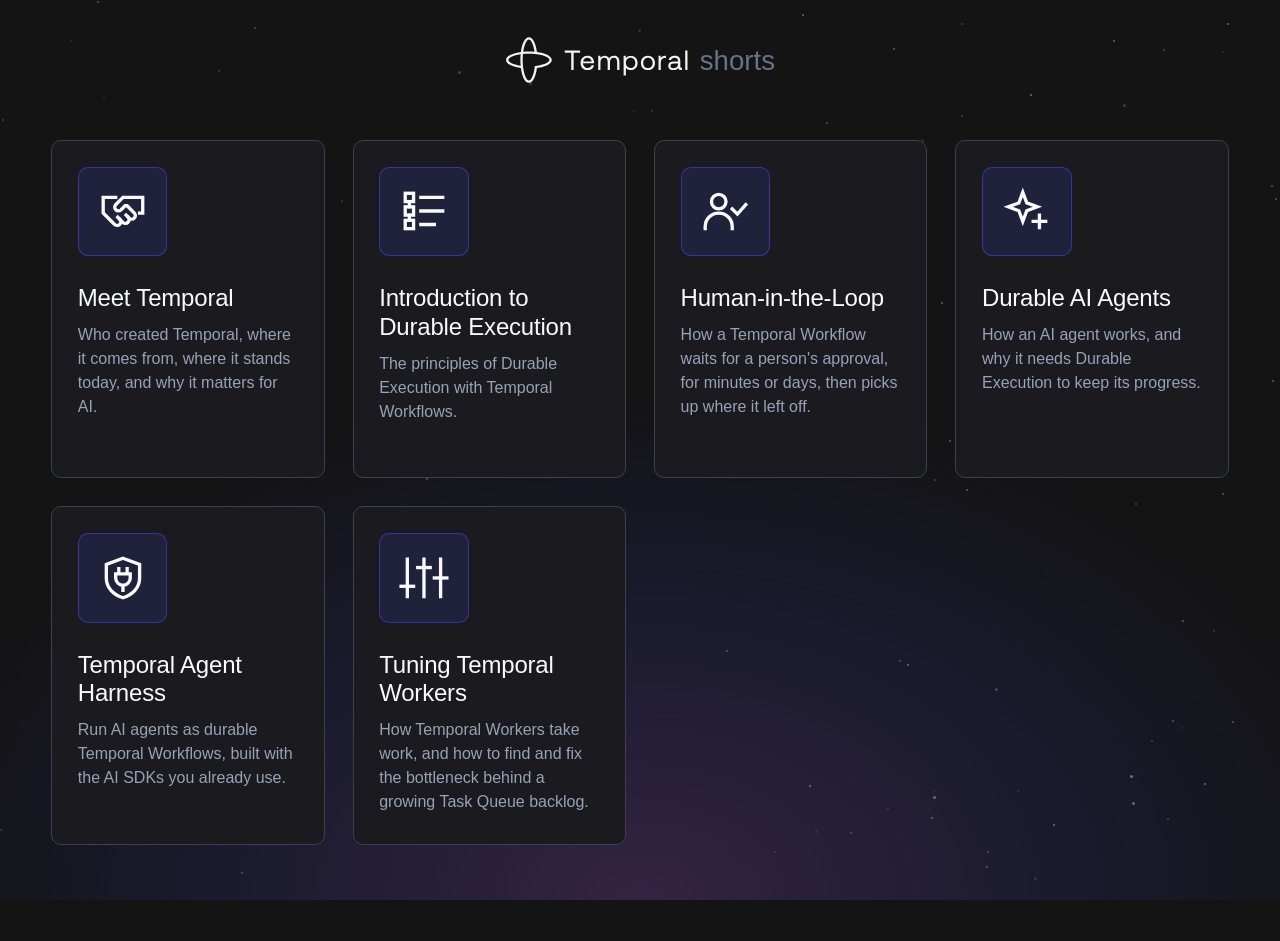
==== src/index.html @ 006a5859 "Add the worker-tuning theme: intro, chapters 1-2, outro Move the code card to src/shared.js, shared " ====
<!doctype html>
<html lang="en"><head><meta charset="utf-8">
<meta name="viewport" content="width=device-width, initial-scale=1">
<title>Temporal Shorts: explainer videos on Durable Execution</title>
<meta name="description" content="Short explainer videos about Temporal: where it comes from, Durable Execution,
  Human-in-the-Loop, durable AI agents, the Temporal Agent Harness and tuning Temporal Workers.">
<link rel="stylesheet" href="styles.css">
<link rel="stylesheet" href="home.css">
</head>
<body class="home">
<div class="sky" aria-hidden="true"></div>
<div class="glow" aria-hidden="true"></div>
<main>
  <header>
    <!-- the official logo, untouched, followed by "shorts" in the brand font: the heading reads "Temporal shorts" -->
    <h1 class="brand"><img src="assets/temporal-logo-horizontal-light-cropped.svg" alt="Temporal">
      shorts</h1>
  </header>
  <!-- make html drops a card with the hidden attribute from the built page: its theme is still built and reachable
       by its URL -->
  <nav class="themes" aria-label="Videos">
    <a class="theme" href="themes/meet-temporal/">
      <span class="theme-top">
        <span class="theme-icon" aria-hidden="true">
          <!-- handshake: two hands clasped, arms coming in from the left and right edges, cuffs at the edges and the
               fingers of the left hand wrapped under the right one; on hover, the clasped hands shake, pumping up and
               down twice -->
          <svg viewBox="0 0 24 24"><g class="shake"><path d="M8.5 5.5h-6V13L8 18.5a1.77 1.77 0 0 0 2.5-2.5"/>
            <path d="M9.5 15l2.5 2.5a1.77 1.77 0 0 0 2.5-2.5"/>
            <path d="M20 13h1.5V5.5H12L8.5 9a1.77 1.77 0 0 0 2.5 2.5l2-2h1l3.5 3.5a1.77 1.77 0 0 1-2.5 2.5l-1.5-1.5"/>
          </g></svg>
        </span>
      </span>
      <span class="theme-title">Meet Temporal</span>
      <span class="theme-text">Who created Temporal, where it comes from, where it stands today, and why it
        matters for AI.</span>
    </a>
    <a class="theme" href="themes/durable-execution/">
      <span class="theme-top">
        <span class="theme-icon" aria-hidden="true">
          <!-- event history: steps recorded one after the other; on hover, the rows fill in from the top -->
          <svg viewBox="0 0 24 24"><rect class="appear" x="3" y="3.5" width="4" height="4"/>
            <rect class="appear" x="3" y="10" width="4" height="4" style="--d:.2s"/>
            <rect class="appear" x="3" y="16.5" width="4" height="4" style="--d:.4s"/>
            <path class="history" d="M5 7.5V10M5 14v2.5M10.5 5.5H21M10.5 12H21M10.5 18.5H17"/>
            <!-- the same lines, one path each so they are drawn in turn; shown only while history is hidden -->
            <g class="history-steps">
              <path class="draw" d="M10.5 5.5H21" pathLength="1" style="--d:.05s"/>
              <path class="draw" d="M5 7.5V10" pathLength="1" style="--d:.15s"/>
              <path class="draw" d="M10.5 12H21" pathLength="1" style="--d:.25s"/>
              <path class="draw" d="M5 14v2.5" pathLength="1" style="--d:.35s"/>
              <path class="draw" d="M10.5 18.5H17" pathLength="1" style="--d:.45s"/>
            </g></svg>
        </span>
      </span>
      <span class="theme-title">Introduction to Durable Execution</span>
      <span class="theme-text">The principles of Durable Execution with Temporal Workflows.</span>
    </a>
    <a class="theme" href="themes/human-in-the-loop/">
      <span class="theme-top">
        <span class="theme-icon" aria-hidden="true">
          <!-- person with a check mark: a human approves; on hover, the check mark is drawn -->
          <svg viewBox="0 0 24 24"><circle cx="9" cy="7.5" r="3.5"/><path d="M2.5 20.5v-1a6.5 6.5 0 0 1 13 0v1"/>
            <path class="draw" d="M15.5 11l2.5 2.5L22 9" pathLength="1" style="--d:.15s;--t:.4s"/></svg>
        </span>
      </span>
      <span class="theme-title">Human-in-the-Loop</span>
      <span class="theme-text">How a Temporal Workflow waits for a person's approval, for minutes or days, then
        picks up where it left off.</span>
    </a>
    <a class="theme" href="themes/durable-ai-agents/">
      <span class="theme-top">
        <span class="theme-icon" aria-hidden="true">
          <!-- sparkle: AI; on hover, the sparkle twinkles, then the small plus pops -->
          <svg viewBox="0 0 24 24"><path class="twinkle" d="M10 3l1.9 5.1L17 10l-5.1 1.9L10 17l-1.9-5.1L3 10l5.1-1.9z"/>
            <path class="pop" d="M18 14v6M15 17h6"/></svg>
        </span>
      </span>
      <span class="theme-title">Durable AI Agents</span>
      <span class="theme-text">How an AI agent works, and why it needs Durable Execution to keep its
        progress.</span>
    </a>
    <a class="theme" href="themes/agent-harness/">
      <span class="theme-top">
        <span class="theme-icon" aria-hidden="true">
          <!-- shield holding a plug: a harness that keeps the agent safe; on hover, the plug slides in -->
          <svg viewBox="0 0 24 24"><path d="M12 2.5l8 3v6.5c0 4.6-3.3 8.1-8 9.5-4.7-1.4-8-4.9-8-9.5V5.5z"/>
            <path class="plug" d="M10 7.5V10M14 7.5V10M8.5 10h7v2a3.5 3.5 0 0 1-7 0zM12 15.5V18"/></svg>
        </span>
      </span>
      <span class="theme-title">Temporal Agent Harness</span>
      <span class="theme-text">Run AI agents as durable Temporal Workflows, built with the AI SDKs you already
        use.</span>
    </a>
    <a class="theme" href="themes/worker-tuning/">
      <span class="theme-top">
        <span class="theme-icon" aria-hidden="true">
          <!-- sliders: three vertical tracks, each with a knob across it; on hover, the knobs slide up or down and
               settle back, as if being tuned -->
          <svg viewBox="0 0 24 24"><path d="M4 3v18M12 3v18M20 3v18"/>
            <path class="knob-up" d="M1 16h6"/>
            <path class="knob-down" d="M9 7h6" style="--d:.06s"/>
            <path class="knob-up" d="M17 12h6" style="--d:.12s"/></svg>
        </span>
      </span>
      <span class="theme-title">Tuning Temporal Workers</span>
      <span class="theme-text">How Temporal Workers take work, and how to find and fix the bottleneck behind a
        growing Task Queue backlog.</span>
    </a>
  </nav>
</main>
<script src="home.js"></script>
</body></html>
---- src/styles.css ----
/* Fonts: Fontsource woff2 files fetched by scripts/fonts.sh. Mono is Temporal's brand Noto Sans Mono;
   Brand is Instrument Sans, a stand-in for the proprietary Aeonik.
   The Mono overrides give a 1.32 em content box (1.02 em above the baseline, .30 below) instead of Noto's
   1.069 + .293: caps sit centered in it, and line-height:normal boxes keep the heights the layout is built on,
   whose centers land on whole pixels. */
@font-face{font-family:'Brand';src:url(fonts/instrument-sans-latin-400-normal.woff2) format('woff2');font-weight:400}
@font-face{font-family:'Brand';src:url(fonts/instrument-sans-latin-700-normal.woff2) format('woff2');font-weight:700}
@font-face{
  font-family:'Mono';src:url(fonts/noto-sans-mono-latin-400-normal.woff2) format('woff2');font-weight:400;
  ascent-override:102%;descent-override:30%;line-gap-override:0%;
}
@font-face{
  font-family:'Mono';src:url(fonts/noto-sans-mono-latin-700-normal.woff2) format('woff2');font-weight:700;
  ascent-override:102%;descent-override:30%;line-gap-override:0%;
}
:root{
  --bg:#141414;--ink:#F8FAFC;--slate:#94A3B8;--line:#3A4150;--uv:#444CE7;--violet:#B664FF;--neon:#DBFF4B;--red:#FF5A5F;
  --surface:#1B1B1F;--r:10px;--rs:6px;
  /* a dark slate for labels on white cards, a lighter rule for pill borders */
  --slate-dark:#5B6475;--line-light:#4B5363;
  /* the .pill tints composited over --bg: solid fills for what sits on a line, which must not show through */
  --uv-solid:#1D1E3A;--violet-solid:#2B1F35;--red-solid:#2B1B1C;--neon-solid:#242718;
  /* the violet glow at the bottom of the stage (#band) and of the home page (.glow in home.css) */
  --glow:radial-gradient(ellipse at 50% 100%,rgba(182,100,255,.20), rgba(68,76,231,.12) 40%, rgba(20,20,20,0) 70%);
}
*{box-sizing:border-box}
html,body{margin:0;background:var(--bg)}
#stage{
  position:relative;width:1920px;height:1080px;overflow:hidden;background:var(--bg);
  font-family:'Brand',sans-serif;color:var(--ink);
}
#sky{position:absolute;inset:0}
/* the stars of drawStars(), on the stage and on the home page (home.js) */
#sky i,.home .sky i{position:absolute;width:2px;height:2px;background:var(--ink);border-radius:50%}
#band{
  position:absolute;left:-10%;right:-10%;bottom:0;height:520px;
  background:var(--glow);
}
.scene{position:absolute;inset:0;display:none}
.abs{position:absolute;left:0;top:0}
.layer{position:absolute;left:0;top:0;pointer-events:none}
.mono{font-family:'Mono',monospace}
#hdr{
  position:absolute;left:80px;top:54px;display:flex;align-items:center;gap:14px;opacity:0;
  font-family:'Mono';font-size:22px;letter-spacing:.12em;text-transform:uppercase;color:var(--slate);
}
#hdr .num{color:var(--ink)}
#hdr .num:after{content:' /';color:var(--slate)}
#segs{position:absolute;right:80px;top:64px;display:flex;gap:6px;opacity:0}
#segs i{display:block;width:56px;height:3px;border-radius:2px;background:rgba(248,250,252,.14);overflow:hidden}
#segs b{display:block;height:100%;width:0;background:linear-gradient(90deg,var(--violet),var(--uv))}
/* official Temporal symbol: shown on chapter scenes and hidden on the intro and outro; it fades in with the first
   chapter scene and out with the last one (renderAt()), and stays fully visible across chapter scene changes;
   aligned with the header, centered on the resting subtitle box; fixed position, also in the live player */
#mark{
  position:absolute;left:80px;bottom:69px;width:32px;height:32px;opacity:0;
  background:url(assets/temporal-symbol-light-cropped.svg) center/contain no-repeat;
}
#subw{position:absolute;left:0;right:0;bottom:50px;display:flex;justify-content:center;opacity:0}
#sub{
  max-width:1760px;text-align:center;font-size:30px;line-height:1.36;color:var(--ink);background:rgba(0,0,0,.86);
  padding:12px 30px 14px;border-bottom:3px solid var(--uv);border-radius:var(--r);
}
/* LLM orb */
.llm-glow{
  position:absolute;inset:-40%;border-radius:50%;
  background:radial-gradient(circle, rgba(182,100,255,.35) 0%, rgba(68,76,231,.12) 40%, rgba(68,76,231,0) 68%);
}
.llm-body{
  position:absolute;inset:0;border-radius:50%;
  background:radial-gradient(circle at 32% 28%, #D7A8FF 0%, #B664FF 30%, #6A55F0 62%, #444CE7 100%);
}
.llm-eye{position:absolute;top:34%;width:1.6em;height:2.2em;border-radius:50%;background:#F8FAFC;overflow:hidden}
.llm-eye.l{left:28%}.llm-eye.r{right:28%}
.pupil{position:absolute;left:.42em;top:.7em;width:.8em;height:.9em;border-radius:50%;background:#141414}
.llm-dots{
  position:absolute;right:-1.3em;top:-1.4em;display:flex;gap:.3em;background:#F8FAFC;padding:.45em .6em;
  border-radius:var(--rs);opacity:0;
}
.llm-dots i{display:block;width:.55em;height:.55em;background:var(--uv);border-radius:2px}
.llm-q{position:absolute;left:-1.2em;top:-1.6em;font-size:2.6em;font-weight:700;color:var(--neon);opacity:0}
/* label centered under an element: the LLM orb, the app window of durable-ai-agents */
.under-label{
  position:absolute;left:50%;top:calc(100% + 18px);transform:translateX(-50%);white-space:nowrap;
  font-family:'Mono';font-size:22px;letter-spacing:.12em;padding-left:.12em;color:var(--slate);
}
/* text cards */
.card{
  max-width:640px;background:var(--ink);color:var(--bg);padding:12px 22px 14px;border-left:6px solid var(--violet);
  border-radius:var(--r);
}
.card .who{font-family:'Mono';font-size:16px;letter-spacing:.12em;color:var(--slate-dark);margin-bottom:4px}
.card .txt{font-family:'Mono';font-size:27px;line-height:1.35}
.k-llm{border-left-color:var(--uv)} .k-tool{border-left-color:var(--neon)}
.k-bad{border-left-color:var(--red)}
/* px line heights keep pill heights font-independent and even (borders snap to 1 px): 30 + 18 + 2 = 50 px,
   big 40 + 24 + 2 = 66 px, so a pill centered on a whole pixel rests on whole pixels */
.pill{
  white-space:nowrap;line-height:30px;padding:9px 18px 9px calc(18px + .1em);background:rgba(248,250,252,.04);
  border:1.5px solid var(--line-light);
  font-family:'Mono';font-size:22px;letter-spacing:.1em;text-transform:uppercase;color:var(--ink);
  border-radius:var(--rs);
}
.pill.big{font-size:30px;line-height:40px;padding:12px 26px 12px calc(26px + .1em)}
.pill.uv{border-color:var(--uv);background:rgba(68,76,231,.18)}
.pill.violet{border-color:var(--violet);background:rgba(182,100,255,.14)}
.pill.neon{border-color:var(--neon);color:var(--neon);background:rgba(219,255,75,.08)}
.pill.red{border-color:var(--red);color:var(--red);background:rgba(255,90,95,.1)}
.pill.uv.solid{background:var(--uv-solid)}
.pill.violet.solid{background:var(--violet-solid)}
.pill.red.solid{background:var(--red-solid)}
.pill.neon.solid{background:var(--neon-solid)}
.lbl{
  white-space:nowrap;font-family:'Mono';font-size:20px;letter-spacing:.12em;padding-left:.12em;text-transform:uppercase;
  color:var(--slate);
}
.tile{background:var(--surface);border:1.5px solid var(--line);border-radius:var(--r);text-align:center}
/* white card on the dark stage (Event History, code, console) */
.paper{background:var(--ink);color:var(--bg);border-radius:var(--r)}
/* Live player (page opened without ?t=): fit-to-window stage and playback controls.
   Every rule targets .live or the #backdrop, #ctl and #hold elements, all created by startPlayer() only, so the
   frozen ?t= frames used by the renderer stay pixel-identical. */
.live,.live body{height:100%;overflow:hidden}
/* The stage and the backdrop are fixed, not absolute: a fixed box adds nothing to the scrollable size of the page.
   Otherwise the star tiles, which reach past the window edges, would make a phone widen its layout viewport beyond
   the screen (the viewport meta sets it to the device width) and the player would show a cropped stage. */
.live #stage{position:fixed;left:50%;top:50%;transform-origin:50% 50%;background:none}
/* The backdrop holds the stage's #sky and #band under the transparent stage, with the stage's size, position and
   scale (set by fit()) but no clipping, so the background fills the whole window whatever its shape. */
#backdrop{position:fixed;left:50%;top:50%;width:1920px;height:1080px;transform-origin:50% 50%;pointer-events:none}
#backdrop .sky-tile{position:absolute;width:1920px;height:1080px}
/* The glow sits on the window bottom: --bleed-y is the letterbox height below the stage, in stage px. */
.live #band{bottom:calc(-1 * var(--bleed-y, 0px))}
.live.idle body{cursor:none}
/* While the controls are shown, lift the subtitle above them (--sub-lift is in stage pixels, set by fit()).
   The Temporal symbol (#mark) stays in place. */
.live #subw{transition:transform .3s}
.live:not(.idle) #subw{transform:translateY(calc(-1 * var(--sub-lift, 0px)))}
.live.no-subs #subw{visibility:hidden}
#ctl{
  position:fixed;left:50%;bottom:20px;z-index:1;transform:translateX(-50%);width:min(880px,calc(100% - 32px));
  display:flex;align-items:center;gap:14px;padding:8px 14px;background:rgba(20,20,20,.88);border:1px solid var(--line);
  border-radius:var(--rs);color:var(--ink);transition:opacity .3s;
}
.idle #ctl{opacity:0;pointer-events:none}
#ctl button,#ctl a{
  display:flex;align-items:center;justify-content:center;flex:none;width:36px;height:36px;padding:0;border:0;
  background:none;color:var(--ink);border-radius:var(--rs);cursor:pointer;
}
#ctl button[hidden]{display:none}
#ctl button:hover,#ctl a:hover{background:rgba(248,250,252,.08)}
#ctl button:focus-visible,#ctl a:focus-visible{outline:2px solid var(--uv);outline-offset:1px}
/* Tooltips: each control's name and shortcut (data-tip, set by setLabel()), 8 px above the bar, after a delay
   so they do not flash while the pointer crosses the bar. The end controls align to their outer edge to stay
   inside the window: home first, fullscreen last, or presenter mode when fullscreen is hidden. */
#ctl [data-tip]{position:relative}
#ctl [data-tip]::after{
  content:attr(data-tip);position:absolute;bottom:calc(100% + 17px);left:50%;transform:translateX(-50%);
  padding:5px 9px;background:var(--surface);border:1px solid var(--line);border-radius:var(--rs);
  font-family:'Mono',monospace;font-size:13px;line-height:1.4;letter-spacing:.04em;color:var(--ink);
  white-space:nowrap;pointer-events:none;opacity:0;transition:opacity .15s;
}
@media (hover:hover){#ctl [data-tip]:hover::after{opacity:1;transition-delay:.3s}}
#ctl [data-tip]:focus-visible::after{opacity:1;transition-delay:.3s}
#ctl>[data-tip]:first-child::after{left:0;transform:none}
#ctl>[data-tip]:last-child::after,#ctl>[data-tip]:has(+[hidden]:last-child)::after{left:auto;right:0;transform:none}
#ctl svg{width:20px;height:20px;fill:none;stroke:currentColor;stroke-width:2;stroke-linecap:round;stroke-linejoin:round}
#seek{flex:1;height:28px;display:flex;align-items:center;cursor:pointer;touch-action:none}
#seek i{display:block;width:100%;height:4px;border-radius:2px;background:rgba(248,250,252,.14)}
#seek b{
  position:relative;display:block;height:100%;width:0;border-radius:2px;
  background:linear-gradient(90deg,var(--violet),var(--uv));
}
#seek b:after{
  content:'';position:absolute;right:-6px;top:50%;width:12px;height:12px;margin-top:-6px;border-radius:3px;
  background:var(--ink);opacity:0;transition:opacity .15s;
}
#seek:hover b:after,#seek.drag b:after{opacity:1}
#time{flex:none;font-family:'Mono',monospace;font-size:14px;letter-spacing:.06em;color:var(--slate);white-space:nowrap}
/* Fixed width, wide enough for "0.5x", so the bar does not shift when the speed changes. */
#ctl #speed{width:52px;font-family:'Mono',monospace;font-size:14px;letter-spacing:.06em}
/* Narrow windows, such as phones: the fixed controls would squeeze the seek bar to nothing. The time goes first,
   since the seek bar shows the position; then speed, loop and presenter mode, unless they are on, so the viewer
   can still turn them off. Home, play, seek, subtitles and fullscreen always stay. */
@media (max-width:900px){#time{display:none}}
@media (max-width:600px){
  #ctl{bottom:12px;width:calc(100% - 16px);gap:6px;padding:8px}
  #ctl #speed[aria-pressed=false],#ctl #loop[aria-pressed=false],#ctl #presenter[aria-pressed=false]{display:none}
}
/* Hold mark: a muted pause glyph that fades in while held at a presenter stop (.held) and breathes slowly,
   clear for the presenter, faint for the audience. It sits in the top-right corner, away from the controls,
   and stays whether they show or hide. The breathing pauses rather than stops outside a hold, so the
   fade-out starts from the current opacity instead of jumping. */
#hold{
  position:fixed;top:24px;right:24px;z-index:1;display:flex;gap:4px;pointer-events:none;opacity:0;
  transition:opacity .4s;
}
.held #hold{opacity:.7}
#hold i{
  display:block;width:4px;height:12px;border-radius:2px;background:var(--slate);
  animation:hold-breathe 1.4s ease-in-out infinite alternate paused;
}
.held #hold i{animation-play-state:running}
@keyframes hold-breathe{to{opacity:.55}}
/* No breathing: a steady opacity close to its average. */
@media (prefers-reduced-motion:reduce){#hold i{animation:none}.held #hold{opacity:.55}}
---- src/home.css ----
/* Home page: theme picker. Loaded after styles.css, which provides the fonts, the :root brand variables (--glow
   included) and the star rule (.home .sky i).
   Every rule is scoped to .home or to classes the video stage never uses, so neither page affects the other. */
.home{
  min-height:100vh;font-family:'Brand',sans-serif;color:var(--ink);
  display:flex;align-items:center;justify-content:center;
}
.home .sky,.home .glow{position:fixed;pointer-events:none}
.home .sky{inset:0}
/* Same glow as the stage band: anchored to the bottom edge, fading out with no hard edge. */
.home .glow{
  left:-10%;right:-10%;bottom:0;height:min(520px,60vh);
  background:var(--glow);
}
.home main{position:relative;width:100%;max-width:1720px;padding:36px clamp(20px,4vw,60px) 96px}
.home header{text-align:center;margin-bottom:56px}
/* "Temporal shorts" lockup: the logo, then "shorts" sized and placed after its wordmark, all scaled from --logo
   (the logo height). In the logo's viewBox (410 units tall), the wordmark's baseline is 120.3 units above the
   bottom and its x-height is 120.5 units; the Brand font has a .51 em x-height, so .576 x --logo matches it (its
   .72 em ascenders then land within half a pixel of the "T" and "l"). "shorts" is grayed with #64748B, one step
   darker than --slate in the same slate scale, and the logo's right margin widens the word space by ~40%, to set
   it slightly apart from the logo. */
.home .brand{--logo:48px;margin:0;font-size:calc(var(--logo) * .576);font-weight:400;line-height:1;color:#64748B}
.home .brand img{height:var(--logo);margin-right:.12em;vertical-align:calc(var(--logo) * -120.3 / 410)}
/* Every card gets the same width and height, whatever its text and however many cards there are: as many
   equal columns as fit (260 px at least), stretched to share the width, and every row as tall as the tallest
   one. With 5 cards: 5 columns from a ~1530 px window (1412 px of content), so a single row at 1920 px; 4 columns
   (4+1) from ~1220 px, as at 1280 px; 3 columns (3+2) from ~910 px; 2 columns from ~590 px; 1 column below, on
   phones. */
.home .themes{
  display:grid;grid-template-columns:repeat(auto-fit,minmax(min(100%,260px),1fr));grid-auto-rows:1fr;
  gap:28px;
}
.home .theme{
  --pad:clamp(24px,2vw,32px);
  display:flex;flex-direction:column;gap:10px;padding:var(--pad) var(--pad) calc(var(--pad) + 4px);
  background:var(--surface);border:1.5px solid var(--line);border-radius:var(--r);color:var(--ink);
  text-decoration:none;transition:border-color .2s,transform .2s,box-shadow .2s;
}
.home .theme:hover,.home .theme:focus-visible{
  border-color:var(--violet);transform:translateY(-4px);
  box-shadow:0 18px 48px -12px rgba(68,76,231,.45),0 0 0 1px rgba(182,100,255,.25);
}
.home .theme:focus-visible{outline:2px solid var(--uv);outline-offset:4px}
.home .theme-top{display:flex;margin-bottom:18px}
.home .theme-icon{
  display:flex;align-items:center;justify-content:center;width:clamp(88px,7vw,112px);aspect-ratio:1;
  background:rgba(68,76,231,.14);border:1.5px solid rgba(68,76,231,.55);border-radius:var(--r);
  transition:background .2s,border-color .2s;
}
.home .theme:hover .theme-icon,.home .theme:focus-visible .theme-icon{
  background:rgba(182,100,255,.16);border-color:var(--violet);
}
/* Same stroke style as the ICONS set of engine.js: 24 px grid, square caps, mitered joins. */
.home .theme-icon svg{
  width:57%;height:57%;fill:none;stroke:var(--ink);stroke-width:1.6;stroke-linecap:square;stroke-linejoin:miter;
}
/* Icon animations, played once when the card is hovered or focused. Every keyframe ends on the resting look and
   only fills backwards (hidden until its delay), so the icon is untouched at rest and after the animation.
   --d staggers the parts of one icon, --t sets a part's duration. */
.home .theme-icon :is(.appear,.twinkle,.pop,.shake){transform-box:fill-box;transform-origin:center}
/* Meet Temporal: the clasped hands shake, pumping up and down twice with a slight tilt, then settle. */
.home .theme:is(:hover,:focus-visible) .shake{animation:icon-shake .6s ease-in-out}
/* Durable Execution: the history fills in, row by row from the top, each step square appearing as its line and
   the link to the next step are drawn. The lines are drawn by separate paths, swapped in for the single history
   path during the .65 s fill (last delay + draw): split paths antialias slightly differently at rest.
   Human-in-the-Loop: the approval check mark is drawn. */
.home .history-steps{opacity:0}
.home .theme:is(:hover,:focus-visible) .history{animation:icon-hidden .65s}
.home .theme:is(:hover,:focus-visible) .history-steps{animation:icon-shown .65s}
.home .theme:is(:hover,:focus-visible) .draw{animation:icon-draw var(--t,.2s) ease-out var(--d,0s) backwards}
.home .theme:is(:hover,:focus-visible) .appear{animation:icon-appear .2s ease-out var(--d,0s) backwards}
/* Durable AI Agents: the sparkle twinkles (shrinks and turns a quarter, which looks the same), then the plus pops. */
.home .theme:is(:hover,:focus-visible) .twinkle{animation:icon-twinkle .45s ease-in-out}
.home .theme:is(:hover,:focus-visible) .pop{animation:icon-pop .3s ease-out .3s}
/* Agent Harness: the plug slides down into the shield and settles, as if plugged in. */
.home .theme:is(:hover,:focus-visible) .plug{animation:icon-plug .55s ease-out backwards}
/* Worker tuning: the slider knobs slide up or down, a little past their place on the way back, then settle. */
.home .theme:is(:hover,:focus-visible) .knob-up{animation:icon-knob-up .5s ease-in-out var(--d,0s)}
.home .theme:is(:hover,:focus-visible) .knob-down{animation:icon-knob-down .5s ease-in-out var(--d,0s)}
/* pathLength="1" on the path: a dash as long as the path, slid from fully hidden to fully shown. */
@keyframes icon-draw{from{stroke-dasharray:1 2;stroke-dashoffset:1}to{stroke-dasharray:1 2;stroke-dashoffset:0}}
@keyframes icon-hidden{from,to{opacity:0}}
@keyframes icon-shown{from,to{opacity:1}}
@keyframes icon-appear{from{opacity:0;transform:scale(.4)}}
@keyframes icon-twinkle{50%{transform:scale(.7) rotate(45deg)}to{transform:rotate(90deg)}}
@keyframes icon-pop{50%{transform:scale(1.35)}}
@keyframes icon-shake{
  20%{transform:translateY(-1.5px) rotate(-5deg)}45%{transform:translateY(1.2px) rotate(3deg)}
  70%{transform:translateY(-.8px) rotate(-2deg)}88%{transform:translateY(.3px)}
}
@keyframes icon-plug{from{opacity:0;transform:translateY(-4px)}40%{opacity:1}70%{transform:translateY(.6px)}}
@keyframes icon-knob-up{40%{transform:translateY(-5px)}75%{transform:translateY(.8px)}}
@keyframes icon-knob-down{40%{transform:translateY(5px)}75%{transform:translateY(-.8px)}}
.home .theme-title{font-size:24px;line-height:1.2;letter-spacing:-.2px}
.home .theme-text{font-size:16px;line-height:1.5;color:var(--slate)}
@media (max-width:600px){
  .home main{padding:28px 20px 64px}
  .home header{margin-bottom:40px}
}
@media (prefers-reduced-motion:reduce){
  .home .theme,.home .theme-icon{transition:none}
  .home .theme:hover,.home .theme:focus-visible{transform:none}
  .home .theme:is(:hover,:focus-visible) .theme-icon *{animation:none}
}
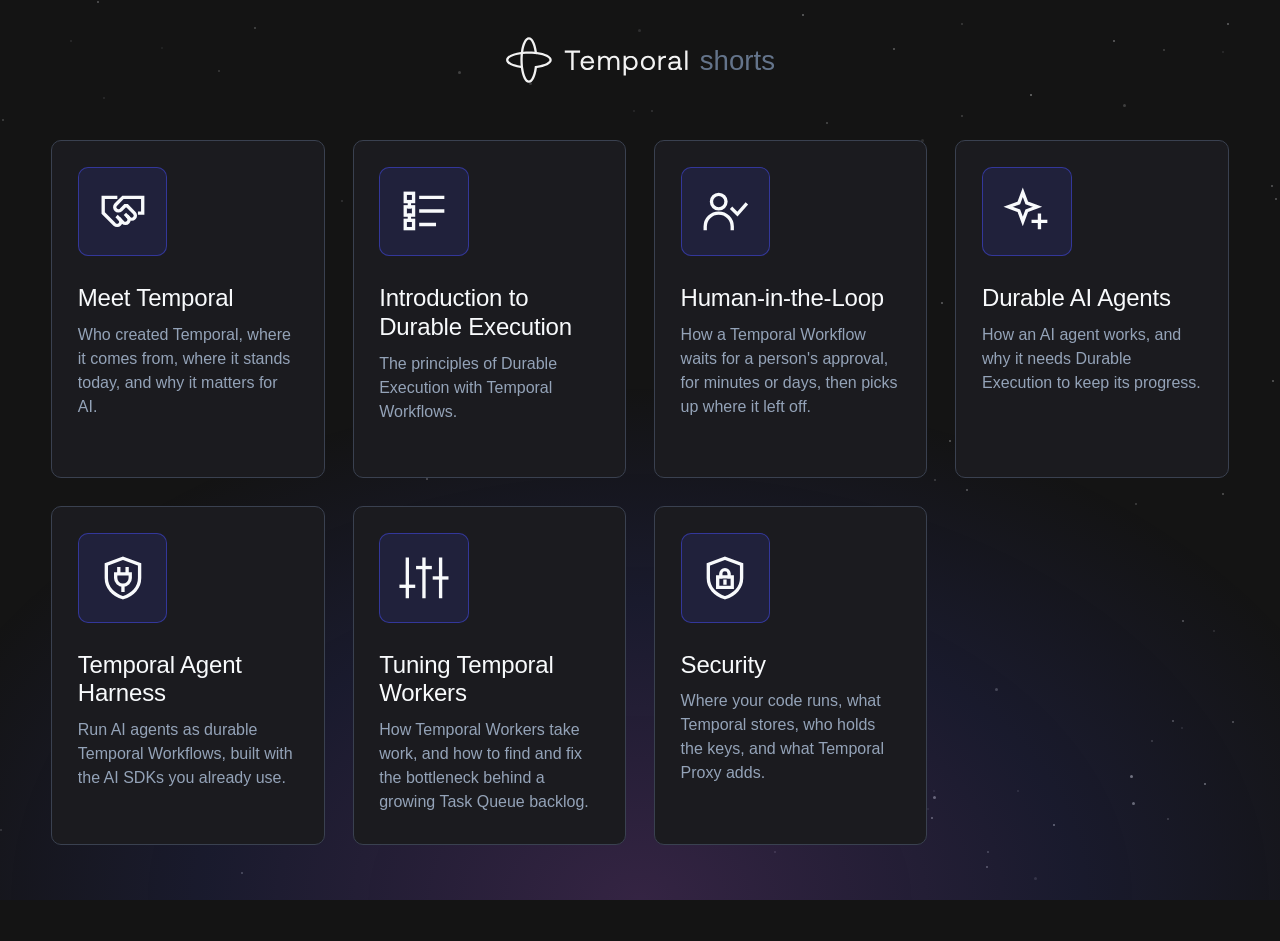
==== commit 14002fe4: "Shorten the security card text and correct the recap's encryption claim Co-Authored-By: Claude Opus " ====
--- a/src/index.html
+++ b/src/index.html
@@ -3,7 +3,7 @@
 <meta name="viewport" content="width=device-width, initial-scale=1">
 <title>Temporal Shorts: explainer videos on Durable Execution</title>
 <meta name="description" content="Short explainer videos about Temporal: where it comes from, Durable Execution,
-  Human-in-the-Loop, durable AI agents, the Temporal Agent Harness and tuning Temporal Workers.">
+  Human-in-the-Loop, durable AI agents, the Temporal Agent Harness, tuning Temporal Workers and security.">
 <link rel="stylesheet" href="styles.css">
 <link rel="stylesheet" href="home.css">
 </head>
@@ -107,6 +107,18 @@
       <span class="theme-text">How Temporal Workers take work, and how to find and fix the bottleneck behind a
         growing Task Queue backlog.</span>
     </a>
+    <a class="theme" href="themes/security/">
+      <span class="theme-top">
+        <span class="theme-icon" aria-hidden="true">
+          <!-- shield holding a padlock with its keyhole; on hover, the shackle lifts and snaps shut -->
+          <svg viewBox="0 0 24 24"><path d="M12 2.5l8 3v6.5c0 4.6-3.3 8.1-8 9.5-4.7-1.4-8-4.9-8-9.5V5.5z"/>
+            <path class="shackle" d="M10 11.5V10a2 2 0 0 1 4 0v1.5"/><path d="M8.5 11.5h7v5h-7zM12 13.5v1"/></svg>
+        </span>
+      </span>
+      <span class="theme-title">Security</span>
+      <span class="theme-text">Where your code runs, what Temporal stores, who holds the keys, and what Temporal
+        Proxy adds.</span>
+    </a>
   </nav>
 </main>
 <script src="home.js"></script>
--- a/src/home.css
+++ b/src/home.css
@@ -24,9 +24,8 @@
 .home .brand img{height:var(--logo);margin-right:.12em;vertical-align:calc(var(--logo) * -120.3 / 410)}
 /* Every card gets the same width and height, whatever its text and however many cards there are: as many
    equal columns as fit (260 px at least), stretched to share the width, and every row as tall as the tallest
-   one. With 5 cards: 5 columns from a ~1530 px window (1412 px of content), so a single row at 1920 px; 4 columns
-   (4+1) from ~1220 px, as at 1280 px; 3 columns (3+2) from ~910 px; 2 columns from ~590 px; 1 column below, on
-   phones. */
+   one. Room for 5 columns from a ~1530 px window (1412 px of content), 4 from ~1220 px, 3 from ~910 px, 2 from
+   ~590 px, and 1 column below, on phones. */
 .home .themes{
   display:grid;grid-template-columns:repeat(auto-fit,minmax(min(100%,260px),1fr));grid-auto-rows:1fr;
   gap:28px;
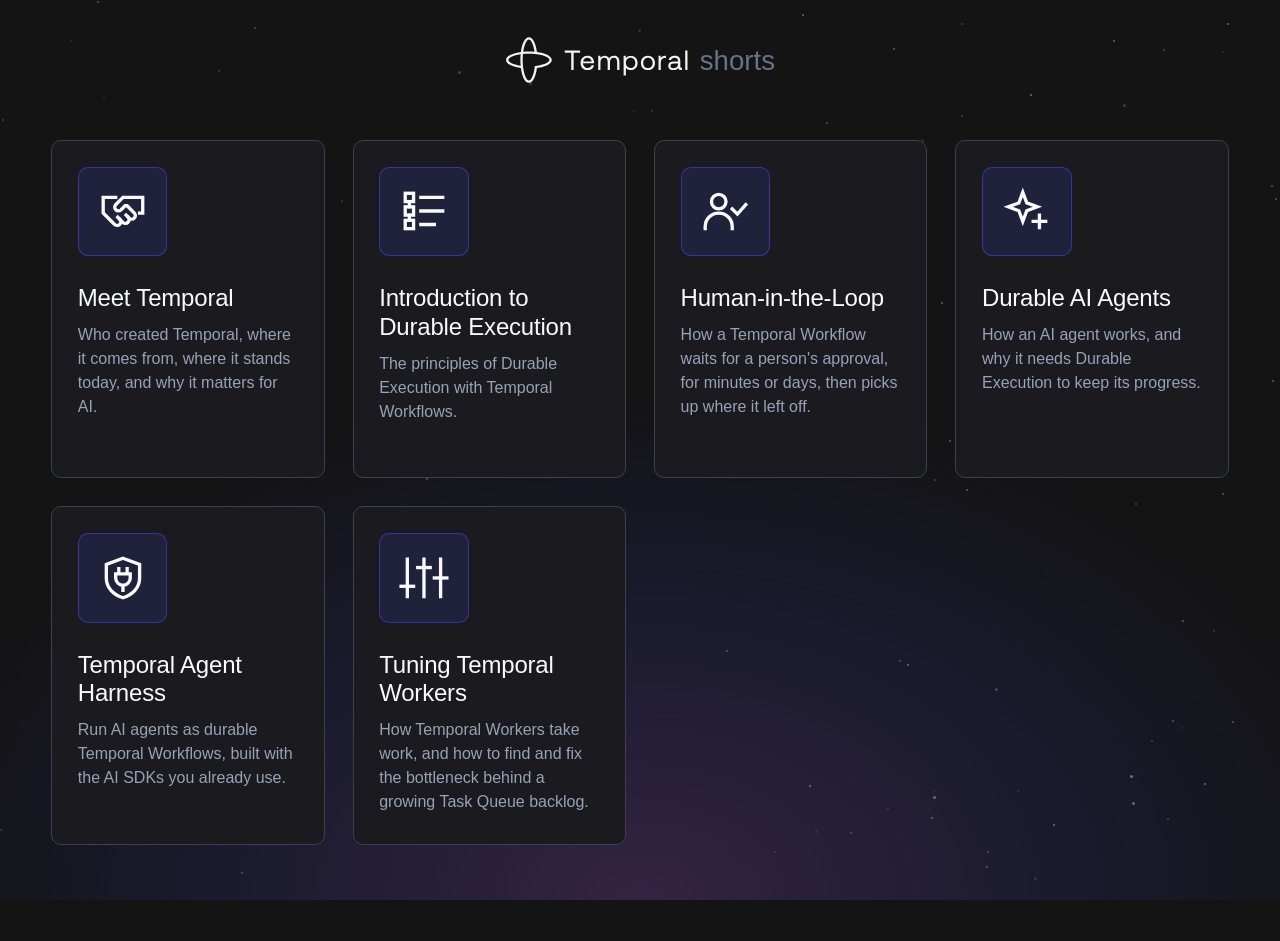
==== commit 637e0a56: "Merge branch 'theme-worker-tuning' into main Co-Authored-By: Claude Opus 5.5 <noreply@anthropic.com>" ====
--- a/src/index.html
+++ b/src/index.html
@@ -3,7 +3,7 @@
 <meta name="viewport" content="width=device-width, initial-scale=1">
 <title>Temporal Shorts: explainer videos on Durable Execution</title>
 <meta name="description" content="Short explainer videos about Temporal: where it comes from, Durable Execution,
-  Human-in-the-Loop, durable AI agents, the Temporal Agent Harness, tuning Temporal Workers and security.">
+  Human-in-the-Loop, durable AI agents, the Temporal Agent Harness and tuning Temporal Workers.">
 <link rel="stylesheet" href="styles.css">
 <link rel="stylesheet" href="home.css">
 </head>
@@ -107,18 +107,6 @@
       <span class="theme-text">How Temporal Workers take work, and how to find and fix the bottleneck behind a
         growing Task Queue backlog.</span>
     </a>
-    <a class="theme" href="themes/security/">
-      <span class="theme-top">
-        <span class="theme-icon" aria-hidden="true">
-          <!-- shield holding a padlock with its keyhole; on hover, the shackle lifts and snaps shut -->
-          <svg viewBox="0 0 24 24"><path d="M12 2.5l8 3v6.5c0 4.6-3.3 8.1-8 9.5-4.7-1.4-8-4.9-8-9.5V5.5z"/>
-            <path class="shackle" d="M10 11.5V10a2 2 0 0 1 4 0v1.5"/><path d="M8.5 11.5h7v5h-7zM12 13.5v1"/></svg>
-        </span>
-      </span>
-      <span class="theme-title">Security</span>
-      <span class="theme-text">Where your code runs, what Temporal stores, who holds the keys, and what Temporal
-        Proxy adds.</span>
-    </a>
   </nav>
 </main>
 <script src="home.js"></script>
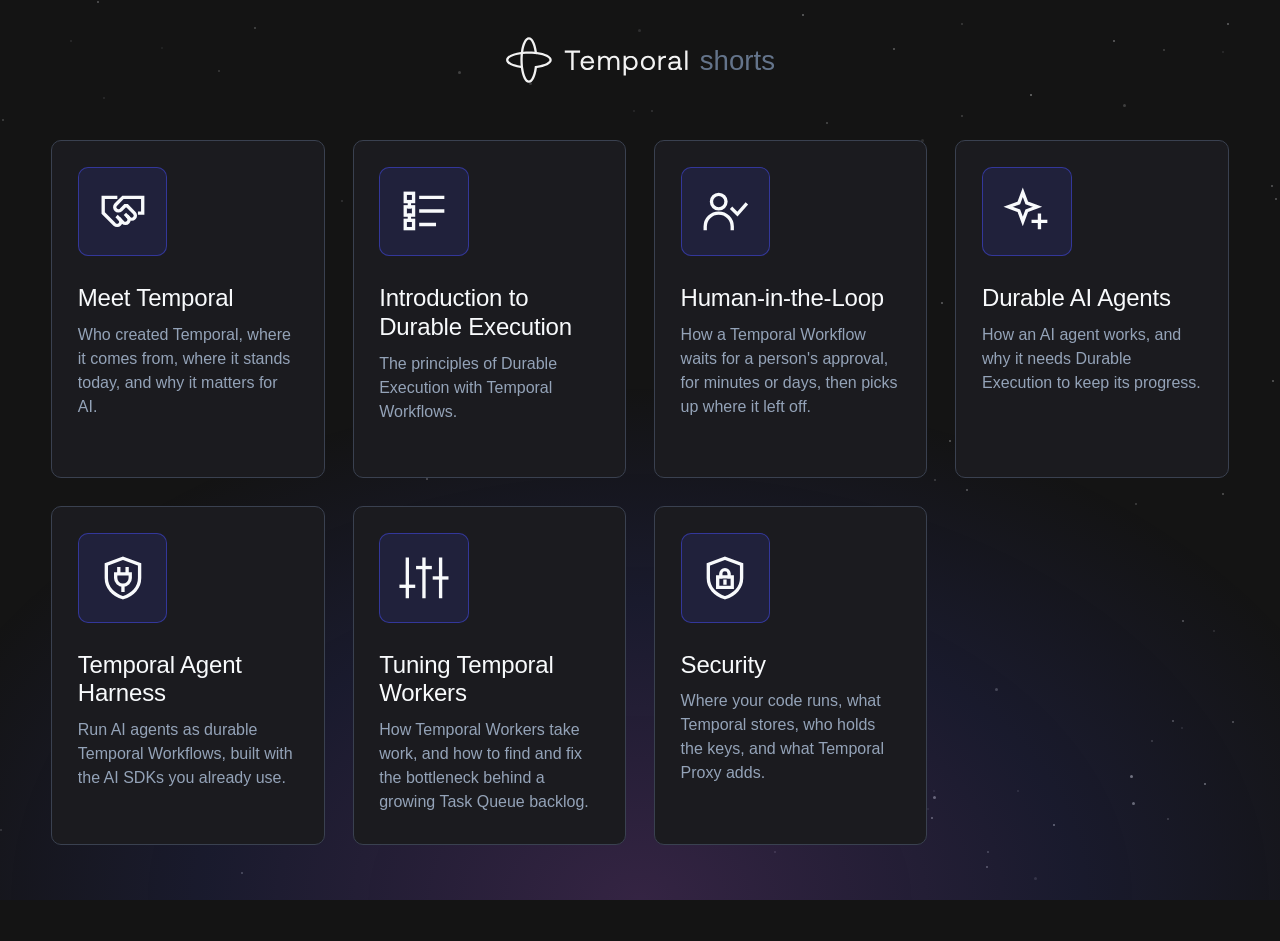
==== commit 18168e92: "Merge branch 'theme-security' into main Co-Authored-By: Claude Opus 5.5 <noreply@anthropic.com>" ====
--- a/src/index.html
+++ b/src/index.html
@@ -3,7 +3,7 @@
 <meta name="viewport" content="width=device-width, initial-scale=1">
 <title>Temporal Shorts: explainer videos on Durable Execution</title>
 <meta name="description" content="Short explainer videos about Temporal: where it comes from, Durable Execution,
-  Human-in-the-Loop, durable AI agents, the Temporal Agent Harness and tuning Temporal Workers.">
+  Human-in-the-Loop, durable AI agents, the Temporal Agent Harness, tuning Temporal Workers and security.">
 <link rel="stylesheet" href="styles.css">
 <link rel="stylesheet" href="home.css">
 </head>
@@ -107,6 +107,18 @@
       <span class="theme-text">How Temporal Workers take work, and how to find and fix the bottleneck behind a
         growing Task Queue backlog.</span>
     </a>
+    <a class="theme" href="themes/security/">
+      <span class="theme-top">
+        <span class="theme-icon" aria-hidden="true">
+          <!-- shield holding a padlock with its keyhole; on hover, the shackle lifts and snaps shut -->
+          <svg viewBox="0 0 24 24"><path d="M12 2.5l8 3v6.5c0 4.6-3.3 8.1-8 9.5-4.7-1.4-8-4.9-8-9.5V5.5z"/>
+            <path class="shackle" d="M10 11.5V10a2 2 0 0 1 4 0v1.5"/><path d="M8.5 11.5h7v5h-7zM12 13.5v1"/></svg>
+        </span>
+      </span>
+      <span class="theme-title">Security</span>
+      <span class="theme-text">Where your code runs, what Temporal stores, who holds the keys, and what Temporal
+        Proxy adds.</span>
+    </a>
   </nav>
 </main>
 <script src="home.js"></script>
--- a/src/home.css
+++ b/src/home.css
@@ -77,6 +77,8 @@
 /* Worker tuning: the slider knobs slide up or down, a little past their place on the way back, then settle. */
 .home .theme:is(:hover,:focus-visible) .knob-up{animation:icon-knob-up .5s ease-in-out var(--d,0s)}
 .home .theme:is(:hover,:focus-visible) .knob-down{animation:icon-knob-down .5s ease-in-out var(--d,0s)}
+/* Security: the padlock's shackle lifts open, then snaps shut, dipping into the body before it settles. */
+.home .theme:is(:hover,:focus-visible) .shackle{animation:icon-snap .6s ease-in-out}
 /* pathLength="1" on the path: a dash as long as the path, slid from fully hidden to fully shown. */
 @keyframes icon-draw{from{stroke-dasharray:1 2;stroke-dashoffset:1}to{stroke-dasharray:1 2;stroke-dashoffset:0}}
 @keyframes icon-hidden{from,to{opacity:0}}
@@ -91,6 +93,7 @@
 @keyframes icon-plug{from{opacity:0;transform:translateY(-4px)}40%{opacity:1}70%{transform:translateY(.6px)}}
 @keyframes icon-knob-up{40%{transform:translateY(-5px)}75%{transform:translateY(.8px)}}
 @keyframes icon-knob-down{40%{transform:translateY(5px)}75%{transform:translateY(-.8px)}}
+@keyframes icon-snap{25%,50%{transform:translateY(-2px)}75%{transform:translateY(.5px)}}
 .home .theme-title{font-size:24px;line-height:1.2;letter-spacing:-.2px}
 .home .theme-text{font-size:16px;line-height:1.5;color:var(--slate)}
 @media (max-width:600px){
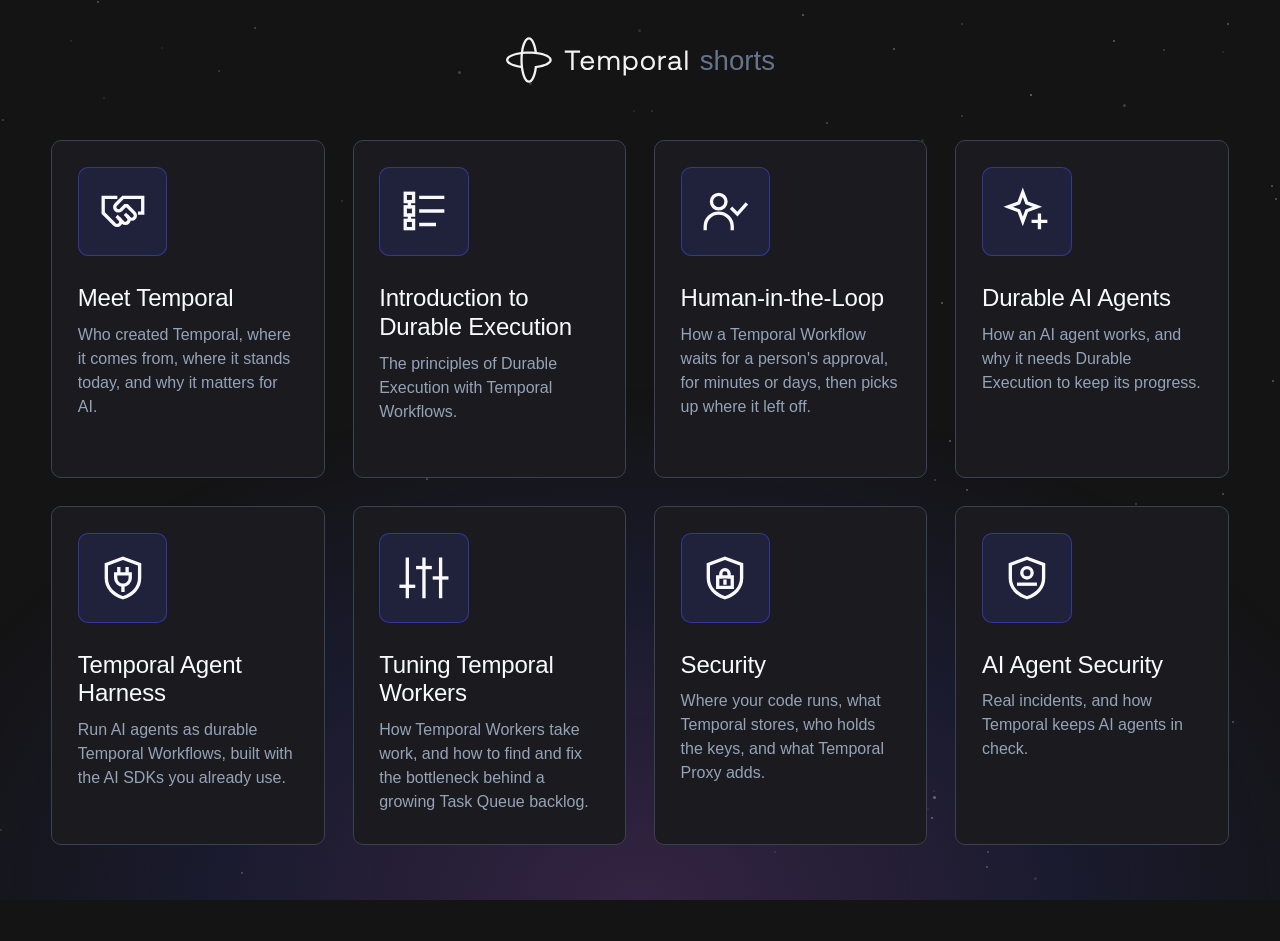
==== commit 801f309b: "Scaffold the ai-agent-security theme Add the AI Agent Security page, one scene file per chapter with" ====
--- a/src/index.html
+++ b/src/index.html
@@ -3,7 +3,8 @@
 <meta name="viewport" content="width=device-width, initial-scale=1">
 <title>Temporal Shorts: explainer videos on Durable Execution</title>
 <meta name="description" content="Short explainer videos about Temporal: where it comes from, Durable Execution,
-  Human-in-the-Loop, durable AI agents, the Temporal Agent Harness, tuning Temporal Workers and security.">
+  Human-in-the-Loop, durable AI agents, the Temporal Agent Harness, tuning Temporal Workers, security and AI agent
+  security.">
 <link rel="stylesheet" href="styles.css">
 <link rel="stylesheet" href="home.css">
 </head>
@@ -20,105 +21,101 @@
        by its URL -->
   <nav class="themes" aria-label="Videos">
     <a class="theme" href="themes/meet-temporal/">
-      <span class="theme-top">
-        <span class="theme-icon" aria-hidden="true">
-          <!-- handshake: two hands clasped, arms coming in from the left and right edges, cuffs at the edges and the
-               fingers of the left hand wrapped under the right one; on hover, the clasped hands shake, pumping up and
-               down twice -->
-          <svg viewBox="0 0 24 24"><g class="shake"><path d="M8.5 5.5h-6V13L8 18.5a1.77 1.77 0 0 0 2.5-2.5"/>
-            <path d="M9.5 15l2.5 2.5a1.77 1.77 0 0 0 2.5-2.5"/>
-            <path d="M20 13h1.5V5.5H12L8.5 9a1.77 1.77 0 0 0 2.5 2.5l2-2h1l3.5 3.5a1.77 1.77 0 0 1-2.5 2.5l-1.5-1.5"/>
-          </g></svg>
-        </span>
+      <span class="theme-icon" aria-hidden="true">
+        <!-- handshake: two hands clasped, arms coming in from the left and right edges, cuffs at the edges and the
+             fingers of the left hand wrapped under the right one; on hover, the clasped hands shake, pumping up and
+             down twice -->
+        <svg viewBox="0 0 24 24"><g class="shake"><path d="M8.5 5.5h-6V13L8 18.5a1.77 1.77 0 0 0 2.5-2.5"/>
+          <path d="M9.5 15l2.5 2.5a1.77 1.77 0 0 0 2.5-2.5"/>
+          <path d="M20 13h1.5V5.5H12L8.5 9a1.77 1.77 0 0 0 2.5 2.5l2-2h1l3.5 3.5a1.77 1.77 0 0 1-2.5 2.5l-1.5-1.5"/>
+        </g></svg>
       </span>
       <span class="theme-title">Meet Temporal</span>
       <span class="theme-text">Who created Temporal, where it comes from, where it stands today, and why it
         matters for AI.</span>
     </a>
     <a class="theme" href="themes/durable-execution/">
-      <span class="theme-top">
-        <span class="theme-icon" aria-hidden="true">
-          <!-- event history: steps recorded one after the other; on hover, the rows fill in from the top -->
-          <svg viewBox="0 0 24 24"><rect class="appear" x="3" y="3.5" width="4" height="4"/>
-            <rect class="appear" x="3" y="10" width="4" height="4" style="--d:.2s"/>
-            <rect class="appear" x="3" y="16.5" width="4" height="4" style="--d:.4s"/>
-            <path class="history" d="M5 7.5V10M5 14v2.5M10.5 5.5H21M10.5 12H21M10.5 18.5H17"/>
-            <!-- the same lines, one path each so they are drawn in turn; shown only while history is hidden -->
-            <g class="history-steps">
-              <path class="draw" d="M10.5 5.5H21" pathLength="1" style="--d:.05s"/>
-              <path class="draw" d="M5 7.5V10" pathLength="1" style="--d:.15s"/>
-              <path class="draw" d="M10.5 12H21" pathLength="1" style="--d:.25s"/>
-              <path class="draw" d="M5 14v2.5" pathLength="1" style="--d:.35s"/>
-              <path class="draw" d="M10.5 18.5H17" pathLength="1" style="--d:.45s"/>
-            </g></svg>
-        </span>
+      <span class="theme-icon" aria-hidden="true">
+        <!-- event history: steps recorded one after the other; on hover, the rows fill in from the top -->
+        <svg viewBox="0 0 24 24"><rect class="appear" x="3" y="3.5" width="4" height="4"/>
+          <rect class="appear" x="3" y="10" width="4" height="4" style="--d:.2s"/>
+          <rect class="appear" x="3" y="16.5" width="4" height="4" style="--d:.4s"/>
+          <path class="history" d="M5 7.5V10M5 14v2.5M10.5 5.5H21M10.5 12H21M10.5 18.5H17"/>
+          <!-- the same lines, one path each so they are drawn in turn; shown only while history is hidden -->
+          <g class="history-steps">
+            <path class="draw" d="M10.5 5.5H21" pathLength="1" style="--d:.05s"/>
+            <path class="draw" d="M5 7.5V10" pathLength="1" style="--d:.15s"/>
+            <path class="draw" d="M10.5 12H21" pathLength="1" style="--d:.25s"/>
+            <path class="draw" d="M5 14v2.5" pathLength="1" style="--d:.35s"/>
+            <path class="draw" d="M10.5 18.5H17" pathLength="1" style="--d:.45s"/>
+          </g></svg>
       </span>
       <span class="theme-title">Introduction to Durable Execution</span>
       <span class="theme-text">The principles of Durable Execution with Temporal Workflows.</span>
     </a>
     <a class="theme" href="themes/human-in-the-loop/">
-      <span class="theme-top">
-        <span class="theme-icon" aria-hidden="true">
-          <!-- person with a check mark: a human approves; on hover, the check mark is drawn -->
-          <svg viewBox="0 0 24 24"><circle cx="9" cy="7.5" r="3.5"/><path d="M2.5 20.5v-1a6.5 6.5 0 0 1 13 0v1"/>
-            <path class="draw" d="M15.5 11l2.5 2.5L22 9" pathLength="1" style="--d:.15s;--t:.4s"/></svg>
-        </span>
+      <span class="theme-icon" aria-hidden="true">
+        <!-- person with a check mark: a human approves; on hover, the check mark is drawn -->
+        <svg viewBox="0 0 24 24"><circle cx="9" cy="7.5" r="3.5"/><path d="M2.5 20.5v-1a6.5 6.5 0 0 1 13 0v1"/>
+          <path class="draw" d="M15.5 11l2.5 2.5L22 9" pathLength="1" style="--d:.15s;--t:.4s"/></svg>
       </span>
       <span class="theme-title">Human-in-the-Loop</span>
       <span class="theme-text">How a Temporal Workflow waits for a person's approval, for minutes or days, then
         picks up where it left off.</span>
     </a>
     <a class="theme" href="themes/durable-ai-agents/">
-      <span class="theme-top">
-        <span class="theme-icon" aria-hidden="true">
-          <!-- sparkle: AI; on hover, the sparkle twinkles, then the small plus pops -->
-          <svg viewBox="0 0 24 24"><path class="twinkle" d="M10 3l1.9 5.1L17 10l-5.1 1.9L10 17l-1.9-5.1L3 10l5.1-1.9z"/>
-            <path class="pop" d="M18 14v6M15 17h6"/></svg>
-        </span>
+      <span class="theme-icon" aria-hidden="true">
+        <!-- sparkle: AI; on hover, the sparkle twinkles, then the small plus pops -->
+        <svg viewBox="0 0 24 24"><path class="twinkle" d="M10 3l1.9 5.1L17 10l-5.1 1.9L10 17l-1.9-5.1L3 10l5.1-1.9z"/>
+          <path class="pop" d="M18 14v6M15 17h6"/></svg>
       </span>
       <span class="theme-title">Durable AI Agents</span>
       <span class="theme-text">How an AI agent works, and why it needs Durable Execution to keep its
         progress.</span>
     </a>
     <a class="theme" href="themes/agent-harness/">
-      <span class="theme-top">
-        <span class="theme-icon" aria-hidden="true">
-          <!-- shield holding a plug: a harness that keeps the agent safe; on hover, the plug slides in -->
-          <svg viewBox="0 0 24 24"><path d="M12 2.5l8 3v6.5c0 4.6-3.3 8.1-8 9.5-4.7-1.4-8-4.9-8-9.5V5.5z"/>
-            <path class="plug" d="M10 7.5V10M14 7.5V10M8.5 10h7v2a3.5 3.5 0 0 1-7 0zM12 15.5V18"/></svg>
-        </span>
+      <span class="theme-icon" aria-hidden="true">
+        <!-- shield holding a plug: a harness that keeps the agent safe; on hover, the plug slides in -->
+        <svg viewBox="0 0 24 24"><path d="M12 2.5l8 3v6.5c0 4.6-3.3 8.1-8 9.5-4.7-1.4-8-4.9-8-9.5V5.5z"/>
+          <path class="plug" d="M10 7.5V10M14 7.5V10M8.5 10h7v2a3.5 3.5 0 0 1-7 0zM12 15.5V18"/></svg>
       </span>
       <span class="theme-title">Temporal Agent Harness</span>
       <span class="theme-text">Run AI agents as durable Temporal Workflows, built with the AI SDKs you already
         use.</span>
     </a>
     <a class="theme" href="themes/worker-tuning/">
-      <span class="theme-top">
-        <span class="theme-icon" aria-hidden="true">
-          <!-- sliders: three vertical tracks, each with a knob across it; on hover, the knobs slide up or down and
-               settle back, as if being tuned -->
-          <svg viewBox="0 0 24 24"><path d="M4 3v18M12 3v18M20 3v18"/>
-            <path class="knob-up" d="M1 16h6"/>
-            <path class="knob-down" d="M9 7h6" style="--d:.06s"/>
-            <path class="knob-up" d="M17 12h6" style="--d:.12s"/></svg>
-        </span>
+      <span class="theme-icon" aria-hidden="true">
+        <!-- sliders: three vertical tracks, each with a knob across it; on hover, the knobs slide up or down and
+             settle back, as if being tuned -->
+        <svg viewBox="0 0 24 24"><path d="M4 3v18M12 3v18M20 3v18"/>
+          <path class="knob-up" d="M1 16h6"/>
+          <path class="knob-down" d="M9 7h6" style="--d:.06s"/>
+          <path class="knob-up" d="M17 12h6" style="--d:.12s"/></svg>
       </span>
       <span class="theme-title">Tuning Temporal Workers</span>
       <span class="theme-text">How Temporal Workers take work, and how to find and fix the bottleneck behind a
         growing Task Queue backlog.</span>
     </a>
     <a class="theme" href="themes/security/">
-      <span class="theme-top">
-        <span class="theme-icon" aria-hidden="true">
-          <!-- shield holding a padlock with its keyhole; on hover, the shackle lifts and snaps shut -->
-          <svg viewBox="0 0 24 24"><path d="M12 2.5l8 3v6.5c0 4.6-3.3 8.1-8 9.5-4.7-1.4-8-4.9-8-9.5V5.5z"/>
-            <path class="shackle" d="M10 11.5V10a2 2 0 0 1 4 0v1.5"/><path d="M8.5 11.5h7v5h-7zM12 13.5v1"/></svg>
-        </span>
+      <span class="theme-icon" aria-hidden="true">
+        <!-- shield holding a padlock with its keyhole; on hover, the shackle lifts and snaps shut -->
+        <svg viewBox="0 0 24 24"><path d="M12 2.5l8 3v6.5c0 4.6-3.3 8.1-8 9.5-4.7-1.4-8-4.9-8-9.5V5.5z"/>
+          <path class="shackle" d="M10 11.5V10a2 2 0 0 1 4 0v1.5"/><path d="M8.5 11.5h7v5h-7zM12 13.5v1"/></svg>
       </span>
       <span class="theme-title">Security</span>
       <span class="theme-text">Where your code runs, what Temporal stores, who holds the keys, and what Temporal
         Proxy adds.</span>
     </a>
+    <a class="theme" href="themes/ai-agent-security/">
+      <span class="theme-icon" aria-hidden="true">
+        <!-- shield holding an agent orb above a checkpoint bar; on hover, the bar slides in from the left and shuts
+             below the orb -->
+        <svg viewBox="0 0 24 24"><path d="M12 2.5l8 3v6.5c0 4.6-3.3 8.1-8 9.5-4.7-1.4-8-4.9-8-9.5V5.5z"/>
+          <circle cx="12" cy="9.5" r="2.5"/><path class="gate" d="M8 15h8"/></svg>
+      </span>
+      <span class="theme-title">AI Agent Security</span>
+      <span class="theme-text">Real incidents, and how Temporal keeps AI agents in check.</span>
+    </a>
   </nav>
 </main>
 <script src="home.js"></script>
--- a/src/styles.css
+++ b/src/styles.css
@@ -49,9 +49,10 @@
 #segs{position:absolute;right:80px;top:64px;display:flex;gap:6px;opacity:0}
 #segs i{display:block;width:56px;height:3px;border-radius:2px;background:rgba(248,250,252,.14);overflow:hidden}
 #segs b{display:block;height:100%;width:0;background:linear-gradient(90deg,var(--violet),var(--uv))}
-/* official Temporal symbol: shown on chapter scenes and hidden on the intro and outro; it fades in with the first
-   chapter scene and out with the last one (renderAt()), and stays fully visible across chapter scene changes;
-   aligned with the header, centered on the resting subtitle box; fixed position, also in the live player */
+/* official Temporal symbol: shown on chapter scenes and hidden on the intro and outro; it fades in over SCENE_FADE
+   from the first chapter scene's start and out over SCENE_FADE before the last one's end, whatever those scenes'
+   own fades (renderAt()), and stays fully visible across chapter scene changes; aligned with the header, centered
+   on the resting subtitle box; fixed position, also in the live player */
 #mark{
   position:absolute;left:80px;bottom:69px;width:32px;height:32px;opacity:0;
   background:url(assets/temporal-symbol-light-cropped.svg) center/contain no-repeat;
@@ -93,11 +94,11 @@
 .card .txt{font-family:'Mono';font-size:27px;line-height:1.35}
 .k-llm{border-left-color:var(--uv)} .k-tool{border-left-color:var(--neon)}
 .k-bad{border-left-color:var(--red)}
-/* px line heights keep pill heights font-independent and even (borders snap to 1 px): 30 + 18 + 2 = 50 px,
+/* px line heights keep pill heights font-independent and even (1 px borders): 30 + 18 + 2 = 50 px,
    big 40 + 24 + 2 = 66 px, so a pill centered on a whole pixel rests on whole pixels */
 .pill{
   white-space:nowrap;line-height:30px;padding:9px 18px 9px calc(18px + .1em);background:rgba(248,250,252,.04);
-  border:1.5px solid var(--line-light);
+  border:1px solid var(--line-light);
   font-family:'Mono';font-size:22px;letter-spacing:.1em;text-transform:uppercase;color:var(--ink);
   border-radius:var(--rs);
 }
@@ -114,7 +115,7 @@
   white-space:nowrap;font-family:'Mono';font-size:20px;letter-spacing:.12em;padding-left:.12em;text-transform:uppercase;
   color:var(--slate);
 }
-.tile{background:var(--surface);border:1.5px solid var(--line);border-radius:var(--r);text-align:center}
+.tile{background:var(--surface);border:1px solid var(--line);border-radius:var(--r);text-align:center}
 /* white card on the dark stage (Event History, code, console) */
 .paper{background:var(--ink);color:var(--bg);border-radius:var(--r)}
 /* Live player (page opened without ?t=): fit-to-window stage and playback controls.
--- a/src/home.css
+++ b/src/home.css
@@ -41,9 +41,9 @@
   box-shadow:0 18px 48px -12px rgba(68,76,231,.45),0 0 0 1px rgba(182,100,255,.25);
 }
 .home .theme:focus-visible{outline:2px solid var(--uv);outline-offset:4px}
-.home .theme-top{display:flex;margin-bottom:18px}
 .home .theme-icon{
   display:flex;align-items:center;justify-content:center;width:clamp(88px,7vw,112px);aspect-ratio:1;
+  margin-bottom:18px;
   background:rgba(68,76,231,.14);border:1.5px solid rgba(68,76,231,.55);border-radius:var(--r);
   transition:background .2s,border-color .2s;
 }
@@ -79,6 +79,9 @@
 .home .theme:is(:hover,:focus-visible) .knob-down{animation:icon-knob-down .5s ease-in-out var(--d,0s)}
 /* Security: the padlock's shackle lifts open, then snaps shut, dipping into the body before it settles. */
 .home .theme:is(:hover,:focus-visible) .shackle{animation:icon-snap .6s ease-in-out}
+/* AI Agent Security: the checkpoint bar slides in from the left, a little past its place, and shuts below the
+   agent orb. */
+.home .theme:is(:hover,:focus-visible) .gate{animation:icon-gate .6s ease-out backwards}
 /* pathLength="1" on the path: a dash as long as the path, slid from fully hidden to fully shown. */
 @keyframes icon-draw{from{stroke-dasharray:1 2;stroke-dashoffset:1}to{stroke-dasharray:1 2;stroke-dashoffset:0}}
 @keyframes icon-hidden{from,to{opacity:0}}
@@ -94,6 +97,7 @@
 @keyframes icon-knob-up{40%{transform:translateY(-5px)}75%{transform:translateY(.8px)}}
 @keyframes icon-knob-down{40%{transform:translateY(5px)}75%{transform:translateY(-.8px)}}
 @keyframes icon-snap{25%,50%{transform:translateY(-2px)}75%{transform:translateY(.5px)}}
+@keyframes icon-gate{from{opacity:0;transform:translateX(-6px)}40%{opacity:1}70%{transform:translateX(.8px)}}
 .home .theme-title{font-size:24px;line-height:1.2;letter-spacing:-.2px}
 .home .theme-text{font-size:16px;line-height:1.5;color:var(--slate)}
 @media (max-width:600px){
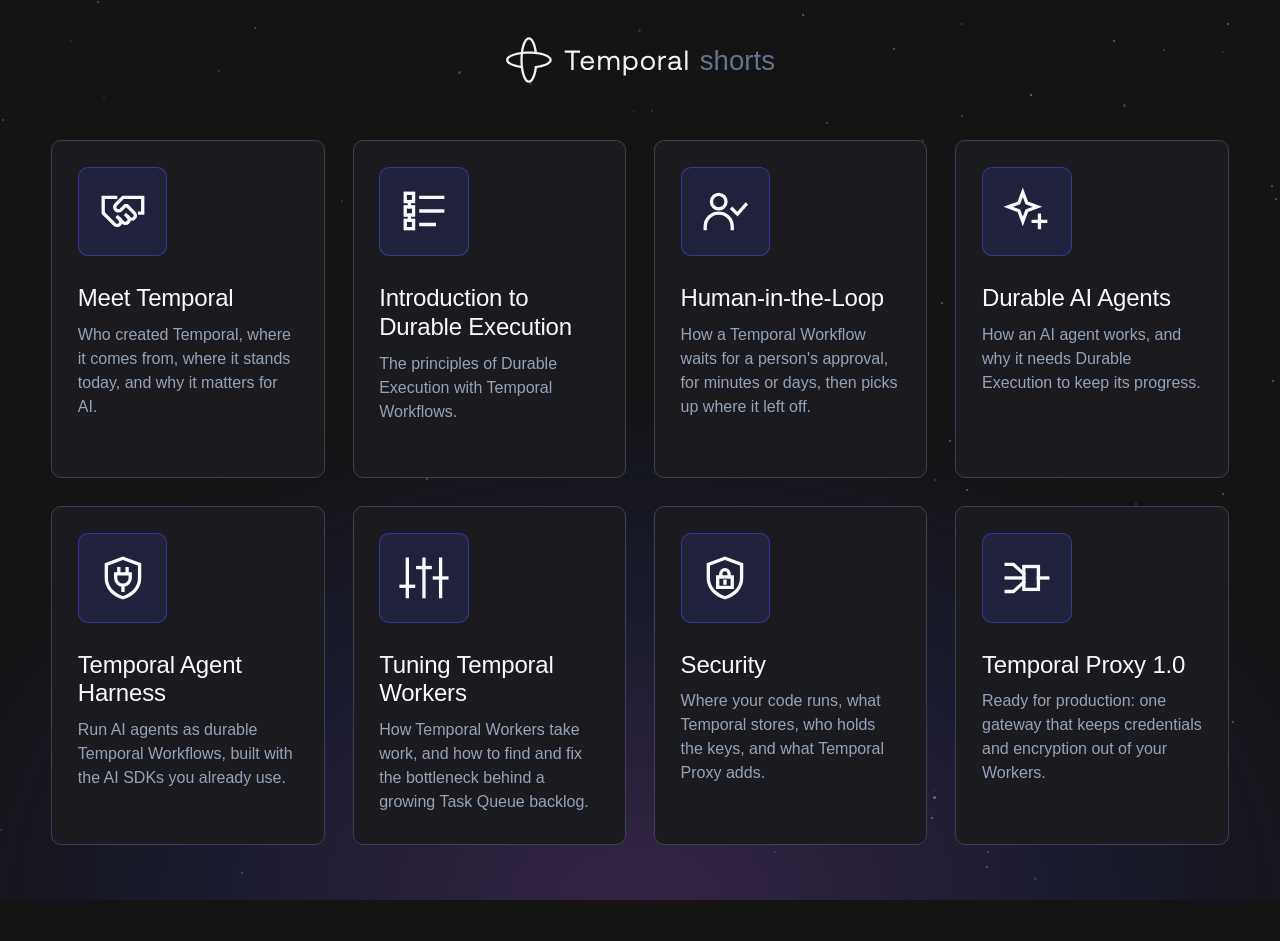
==== commit 29a2011d: "Add the temporal-proxy theme with its intro and outro A news short on Temporal Proxy 1.0 for securit" ====
--- a/src/index.html
+++ b/src/index.html
@@ -3,8 +3,8 @@
 <meta name="viewport" content="width=device-width, initial-scale=1">
 <title>Temporal Shorts: explainer videos on Durable Execution</title>
 <meta name="description" content="Short explainer videos about Temporal: where it comes from, Durable Execution,
-  Human-in-the-Loop, durable AI agents, the Temporal Agent Harness, tuning Temporal Workers, security and AI agent
-  security.">
+  Human-in-the-Loop, durable AI agents, the Temporal Agent Harness, tuning Temporal Workers, security and Temporal
+  Proxy 1.0.">
 <link rel="stylesheet" href="styles.css">
 <link rel="stylesheet" href="home.css">
 </head>
@@ -106,15 +106,19 @@
       <span class="theme-text">Where your code runs, what Temporal stores, who holds the keys, and what Temporal
         Proxy adds.</span>
     </a>
-    <a class="theme" href="themes/ai-agent-security/">
+    <a class="theme" href="themes/temporal-proxy/">
       <span class="theme-icon" aria-hidden="true">
-        <!-- shield holding an agent orb above a checkpoint bar; on hover, the bar slides in from the left and shuts
-             below the orb -->
-        <svg viewBox="0 0 24 24"><path d="M12 2.5l8 3v6.5c0 4.6-3.3 8.1-8 9.5-4.7-1.4-8-4.9-8-9.5V5.5z"/>
-          <circle cx="12" cy="9.5" r="2.5"/><path class="gate" d="M8 15h8"/></svg>
+        <!-- gateway: three lines converge from the left into a box, and one line leaves it on the right; on hover,
+             the three lines are drawn in turn into the box, then the line out of it -->
+        <svg viewBox="0 0 24 24"><rect x="10.5" y="6.5" width="7" height="11"/>
+          <path class="draw" d="M2 5.5h3.5l5 4.5" pathLength="1" style="--d:0s"/>
+          <path class="draw" d="M2 12h8.5" pathLength="1" style="--d:.08s"/>
+          <path class="draw" d="M2 18.5h3.5l5-4.5" pathLength="1" style="--d:.16s"/>
+          <path class="draw" d="M17.5 12H22" pathLength="1" style="--d:.36s"/></svg>
       </span>
-      <span class="theme-title">AI Agent Security</span>
-      <span class="theme-text">Real incidents, and how Temporal keeps AI agents in check.</span>
+      <span class="theme-title">Temporal Proxy 1.0</span>
+      <span class="theme-text">Ready for production: one gateway that keeps credentials and encryption out of your
+        Workers.</span>
     </a>
   </nav>
 </main>
--- a/src/styles.css
+++ b/src/styles.css
@@ -119,8 +119,8 @@
 /* white card on the dark stage (Event History, code, console) */
 .paper{background:var(--ink);color:var(--bg);border-radius:var(--r)}
 /* Live player (page opened without ?t=): fit-to-window stage and playback controls.
-   Every rule targets .live or the #backdrop, #ctl and #hold elements, all created by startPlayer() only, so the
-   frozen ?t= frames used by the renderer stay pixel-identical. */
+   Every rule targets .live or the #backdrop, #ctl, #hold and #sources elements, all created by startPlayer() only, so
+   the frozen ?t= frames used by the renderer stay pixel-identical. */
 .live,.live body{height:100%;overflow:hidden}
 /* The stage and the backdrop are fixed, not absolute: a fixed box adds nothing to the scrollable size of the page.
    Otherwise the star tiles, which reach past the window edges, would make a phone widen its layout viewport beyond
@@ -205,3 +205,20 @@
 @keyframes hold-breathe{to{opacity:.55}}
 /* No breathing: a steady opacity close to its average. */
 @media (prefers-reduced-motion:reduce){#hold i{animation:none}.held #hold{opacity:.55}}
+/* Sources of a scene (its optional `sources`): one link per line, right-aligned under the progress segments
+   (#segs ends at y 67), above the content frame (y 150). In stage pixels, inside the stage. */
+#sources{
+  position:absolute;right:80px;top:88px;max-width:960px;display:flex;flex-direction:column;align-items:flex-end;gap:2px;
+}
+#sources[hidden]{display:none}
+#sources a{
+  display:flex;align-items:center;gap:10px;font-family:'Mono',monospace;font-size:17px;line-height:24px;
+  color:var(--ink);text-decoration:none;border-radius:var(--rs);
+}
+#sources .kicker{font-size:15px;letter-spacing:.12em;text-transform:uppercase;color:var(--slate)}
+#sources a:hover .label{text-decoration:underline 2px var(--uv);text-underline-offset:5px}
+#sources a:focus-visible{outline:2px solid var(--uv);outline-offset:3px}
+#sources svg{
+  flex:none;width:15px;height:15px;fill:none;stroke:var(--slate);stroke-width:2;stroke-linecap:round;
+  stroke-linejoin:round;
+}
--- a/src/home.css
+++ b/src/home.css
@@ -63,7 +63,8 @@
 /* Durable Execution: the history fills in, row by row from the top, each step square appearing as its line and
    the link to the next step are drawn. The lines are drawn by separate paths, swapped in for the single history
    path during the .65 s fill (last delay + draw): split paths antialias slightly differently at rest.
-   Human-in-the-Loop: the approval check mark is drawn. */
+   Human-in-the-Loop: the approval check mark is drawn. Temporal Proxy: the three lines are drawn into the gateway
+   box in turn, then the line out of it. */
 .home .history-steps{opacity:0}
 .home .theme:is(:hover,:focus-visible) .history{animation:icon-hidden .65s}
 .home .theme:is(:hover,:focus-visible) .history-steps{animation:icon-shown .65s}
@@ -79,9 +80,6 @@
 .home .theme:is(:hover,:focus-visible) .knob-down{animation:icon-knob-down .5s ease-in-out var(--d,0s)}
 /* Security: the padlock's shackle lifts open, then snaps shut, dipping into the body before it settles. */
 .home .theme:is(:hover,:focus-visible) .shackle{animation:icon-snap .6s ease-in-out}
-/* AI Agent Security: the checkpoint bar slides in from the left, a little past its place, and shuts below the
-   agent orb. */
-.home .theme:is(:hover,:focus-visible) .gate{animation:icon-gate .6s ease-out backwards}
 /* pathLength="1" on the path: a dash as long as the path, slid from fully hidden to fully shown. */
 @keyframes icon-draw{from{stroke-dasharray:1 2;stroke-dashoffset:1}to{stroke-dasharray:1 2;stroke-dashoffset:0}}
 @keyframes icon-hidden{from,to{opacity:0}}
@@ -97,7 +95,6 @@
 @keyframes icon-knob-up{40%{transform:translateY(-5px)}75%{transform:translateY(.8px)}}
 @keyframes icon-knob-down{40%{transform:translateY(5px)}75%{transform:translateY(-.8px)}}
 @keyframes icon-snap{25%,50%{transform:translateY(-2px)}75%{transform:translateY(.5px)}}
-@keyframes icon-gate{from{opacity:0;transform:translateX(-6px)}40%{opacity:1}70%{transform:translateX(.8px)}}
 .home .theme-title{font-size:24px;line-height:1.2;letter-spacing:-.2px}
 .home .theme-text{font-size:16px;line-height:1.5;color:var(--slate)}
 @media (max-width:600px){
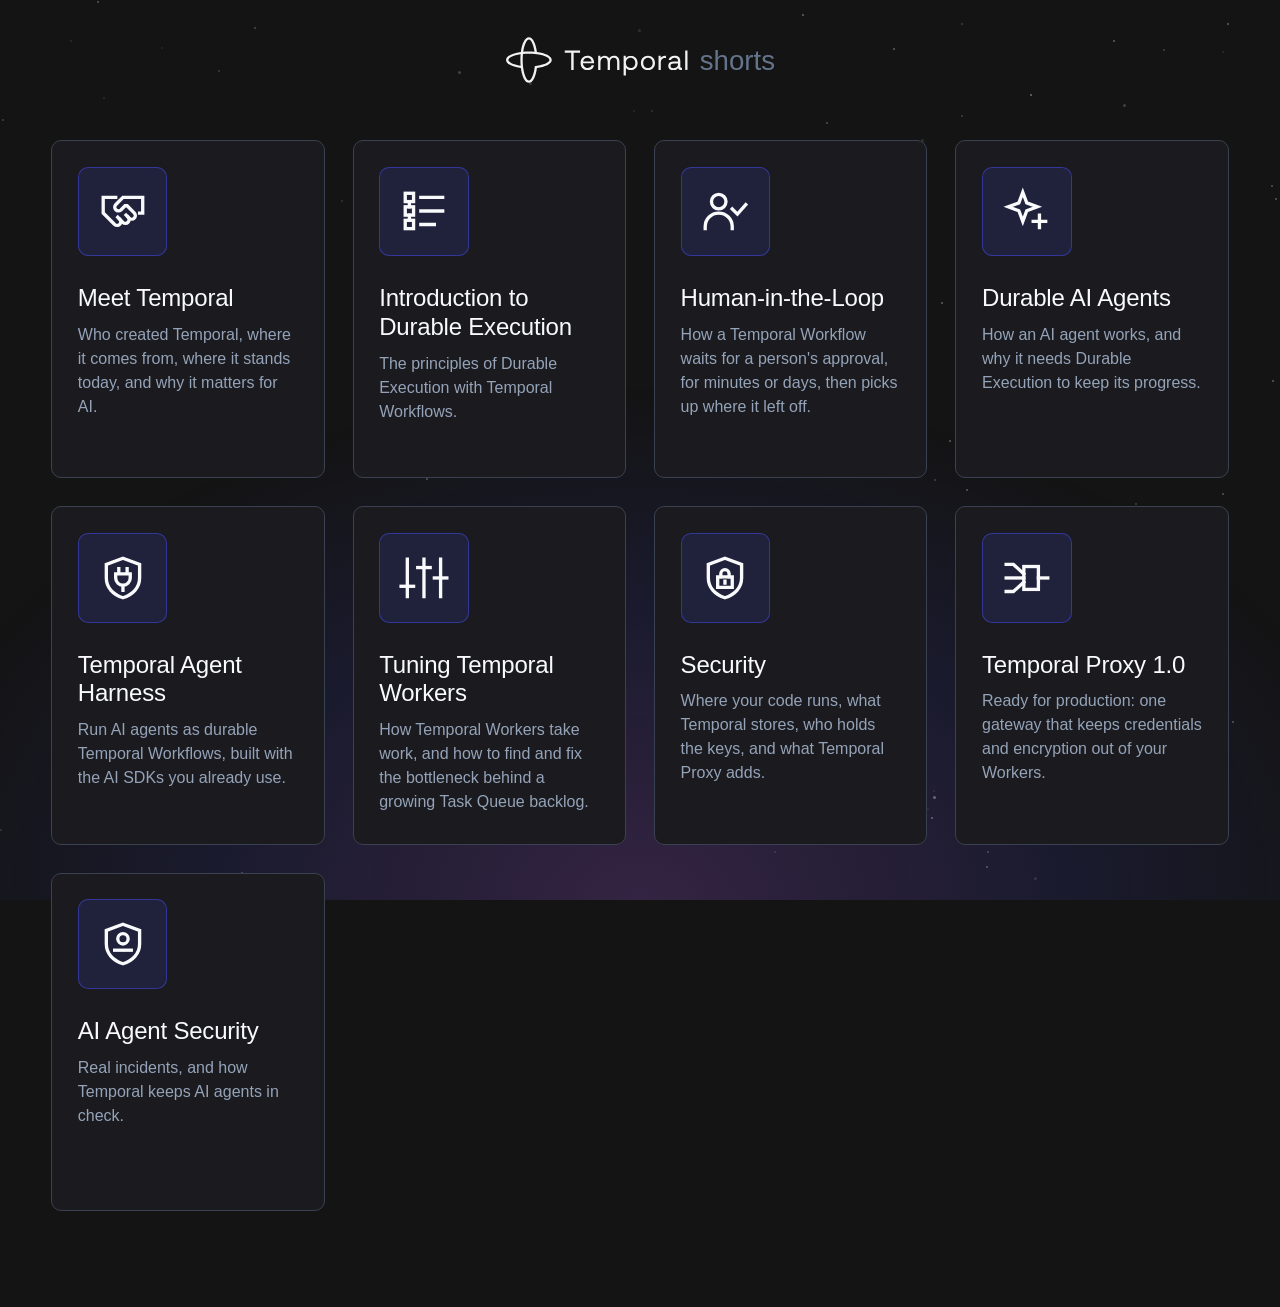
==== commit 2be01ba5: "Merge branch 'main' into theme-ai-security Co-Authored-By: Claude Opus 5.5 <noreply@anthropic.com>" ====
--- a/src/index.html
+++ b/src/index.html
@@ -3,8 +3,8 @@
 <meta name="viewport" content="width=device-width, initial-scale=1">
 <title>Temporal Shorts: explainer videos on Durable Execution</title>
 <meta name="description" content="Short explainer videos about Temporal: where it comes from, Durable Execution,
-  Human-in-the-Loop, durable AI agents, the Temporal Agent Harness, tuning Temporal Workers, security and Temporal
-  Proxy 1.0.">
+  Human-in-the-Loop, durable AI agents, the Temporal Agent Harness, tuning Temporal Workers, security, Temporal
+  Proxy 1.0 and AI agent security.">
 <link rel="stylesheet" href="styles.css">
 <link rel="stylesheet" href="home.css">
 </head>
@@ -120,6 +120,16 @@
       <span class="theme-text">Ready for production: one gateway that keeps credentials and encryption out of your
         Workers.</span>
     </a>
+    <a class="theme" href="themes/ai-agent-security/">
+      <span class="theme-icon" aria-hidden="true">
+        <!-- shield holding an agent orb above a checkpoint bar; on hover, the bar slides in from the left and shuts
+             below the orb -->
+        <svg viewBox="0 0 24 24"><path d="M12 2.5l8 3v6.5c0 4.6-3.3 8.1-8 9.5-4.7-1.4-8-4.9-8-9.5V5.5z"/>
+          <circle cx="12" cy="9.5" r="2.5"/><path class="gate" d="M8 15h8"/></svg>
+      </span>
+      <span class="theme-title">AI Agent Security</span>
+      <span class="theme-text">Real incidents, and how Temporal keeps AI agents in check.</span>
+    </a>
   </nav>
 </main>
 <script src="home.js"></script>
--- a/src/styles.css
+++ b/src/styles.css
@@ -205,20 +205,38 @@
 @keyframes hold-breathe{to{opacity:.55}}
 /* No breathing: a steady opacity close to its average. */
 @media (prefers-reduced-motion:reduce){#hold i{animation:none}.held #hold{opacity:.55}}
-/* Sources of a scene (its optional `sources`): one link per line, right-aligned under the progress segments
-   (#segs ends at y 67), above the content frame (y 150). In stage pixels, inside the stage. */
-#sources{
-  position:absolute;right:80px;top:88px;max-width:960px;display:flex;flex-direction:column;align-items:flex-end;gap:2px;
-}
+/* Sources of a scene (its optional `sources`): one line on the header band, "SOURCES" then the links, spaced apart.
+   player.js sets its top, height and right edge from the #hdr and #segs boxes, so the line is vertically centered on
+   the chapter header (bottom at y 83) and right-aligned 32 px left of the segments, and keeps only the links that
+   fit, the others behind a "+N" button whose popover lists every source under the header band. In stage pixels,
+   inside the stage. */
+#sources{position:absolute;display:flex;align-items:center}
 #sources[hidden]{display:none}
-#sources a{
-  display:flex;align-items:center;gap:10px;font-family:'Mono',monospace;font-size:17px;line-height:24px;
-  color:var(--ink);text-decoration:none;border-radius:var(--rs);
-}
-#sources .kicker{font-size:15px;letter-spacing:.12em;text-transform:uppercase;color:var(--slate)}
+#sources .line{
+  display:flex;align-items:center;gap:12px;width:max-content;font-family:'Mono',monospace;font-size:15px;
+  line-height:24px;white-space:nowrap;
+}
+#sources .kicker{font-size:14px;letter-spacing:.12em;text-transform:uppercase;color:var(--slate)}
+#sources a{display:flex;align-items:center;gap:8px;color:var(--ink);text-decoration:none;border-radius:var(--rs)}
+/* Spacing alone separates the links: 28 px between two links, the line's 12 px after the kicker. */
+#sources .line a + a,#sources .line a + .more{margin-left:16px}
 #sources a:hover .label{text-decoration:underline 2px var(--uv);text-underline-offset:5px}
-#sources a:focus-visible{outline:2px solid var(--uv);outline-offset:3px}
+#sources a:focus-visible,#sources .more:focus-visible{outline:2px solid var(--uv);outline-offset:3px}
 #sources svg{
   flex:none;width:15px;height:15px;fill:none;stroke:var(--slate);stroke-width:2;stroke-linecap:round;
   stroke-linejoin:round;
 }
+#sources .more{
+  padding:0;border:0;background:none;font:inherit;letter-spacing:.06em;color:var(--ink);border-radius:var(--rs);
+  cursor:pointer;
+}
+#sources .more:hover,#sources .more[aria-expanded=true]{
+  text-decoration:underline 2px var(--uv);text-underline-offset:5px;
+}
+/* Every source, one per line, 16 px under the box: it may cover the top of the content while open. */
+#sources .popover{
+  position:absolute;top:calc(100% + 16px);right:0;display:flex;flex-direction:column;gap:12px;padding:16px 20px;
+  background:var(--bg);border:1px solid var(--line);border-radius:var(--r);font-family:'Mono',monospace;
+  font-size:15px;line-height:24px;white-space:nowrap;
+}
+#sources .popover[hidden]{display:none}
--- a/src/home.css
+++ b/src/home.css
@@ -80,6 +80,9 @@
 .home .theme:is(:hover,:focus-visible) .knob-down{animation:icon-knob-down .5s ease-in-out var(--d,0s)}
 /* Security: the padlock's shackle lifts open, then snaps shut, dipping into the body before it settles. */
 .home .theme:is(:hover,:focus-visible) .shackle{animation:icon-snap .6s ease-in-out}
+/* AI Agent Security: the checkpoint bar slides in from the left, a little past its place, and shuts below the
+   agent orb. */
+.home .theme:is(:hover,:focus-visible) .gate{animation:icon-gate .6s ease-out backwards}
 /* pathLength="1" on the path: a dash as long as the path, slid from fully hidden to fully shown. */
 @keyframes icon-draw{from{stroke-dasharray:1 2;stroke-dashoffset:1}to{stroke-dasharray:1 2;stroke-dashoffset:0}}
 @keyframes icon-hidden{from,to{opacity:0}}
@@ -95,6 +98,7 @@
 @keyframes icon-knob-up{40%{transform:translateY(-5px)}75%{transform:translateY(.8px)}}
 @keyframes icon-knob-down{40%{transform:translateY(5px)}75%{transform:translateY(-.8px)}}
 @keyframes icon-snap{25%,50%{transform:translateY(-2px)}75%{transform:translateY(.5px)}}
+@keyframes icon-gate{from{opacity:0;transform:translateX(-6px)}40%{opacity:1}70%{transform:translateX(.8px)}}
 .home .theme-title{font-size:24px;line-height:1.2;letter-spacing:-.2px}
 .home .theme-text{font-size:16px;line-height:1.5;color:var(--slate)}
 @media (max-width:600px){
